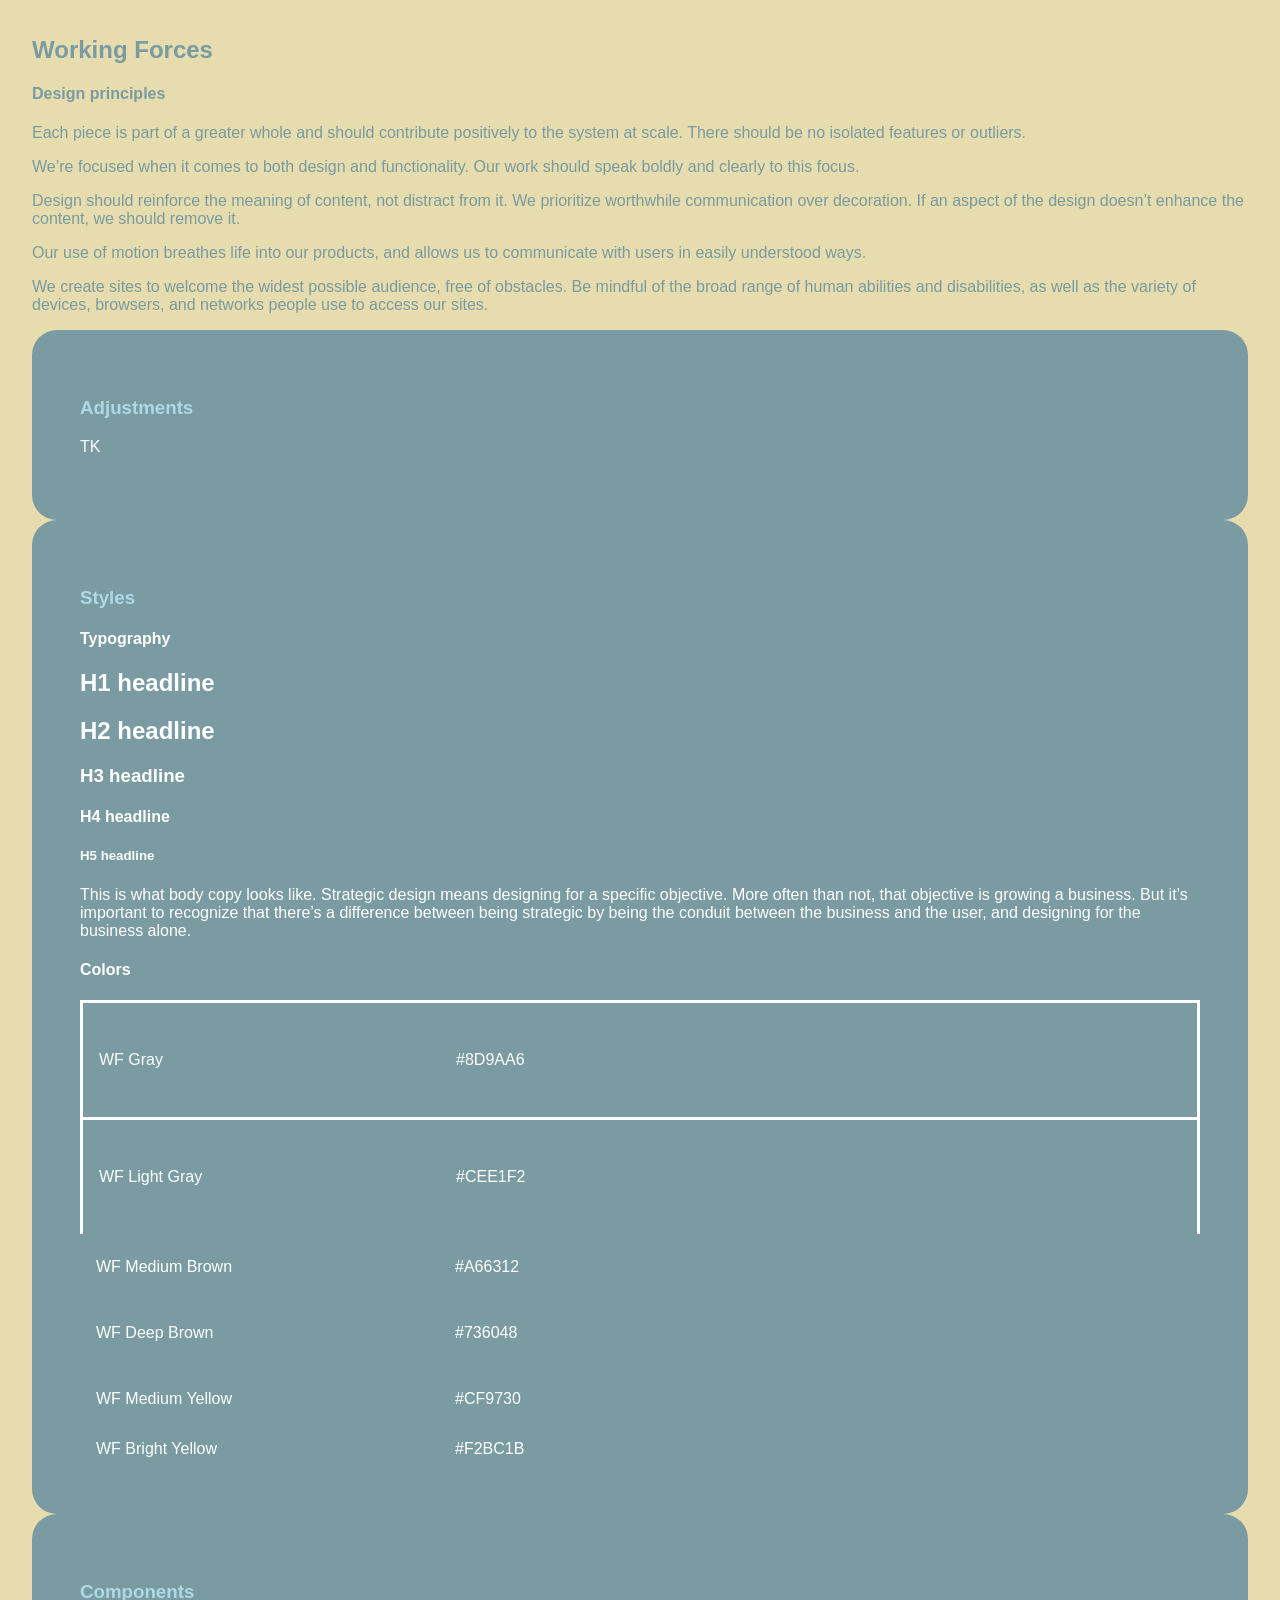
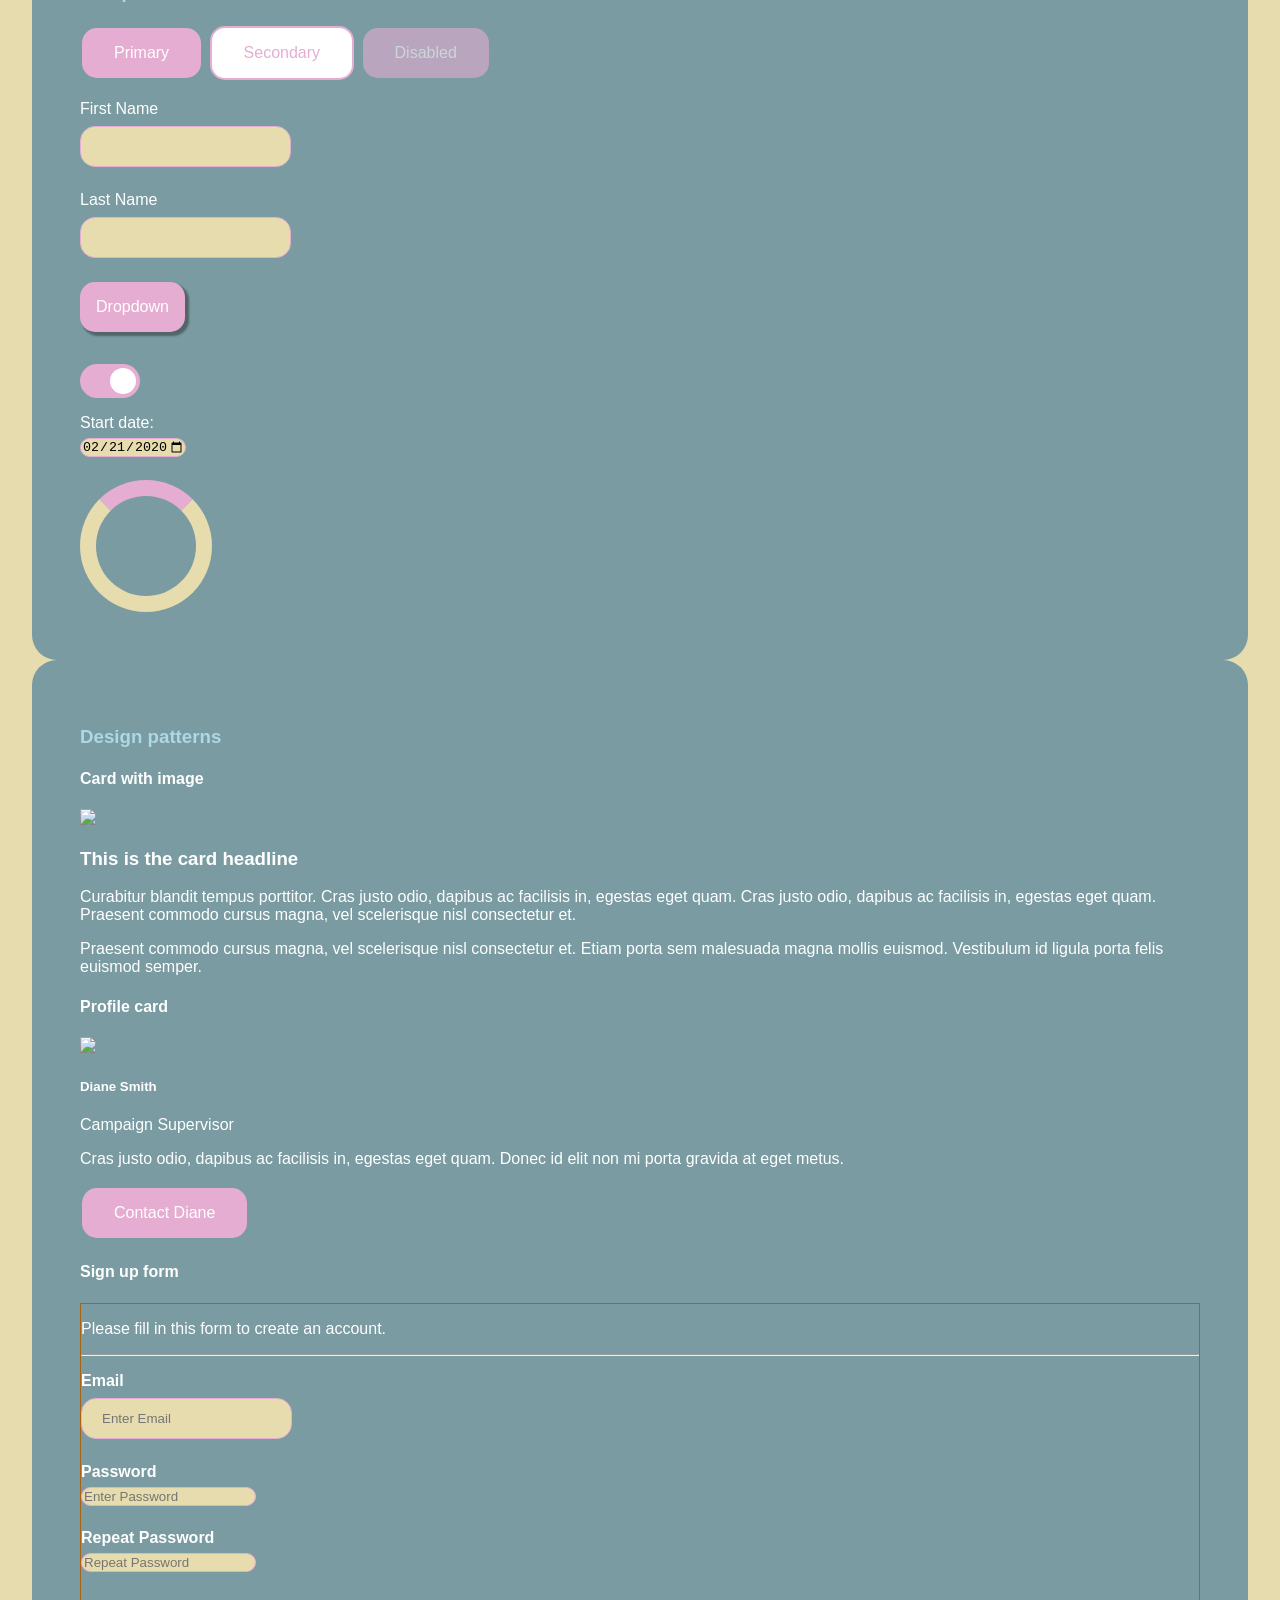
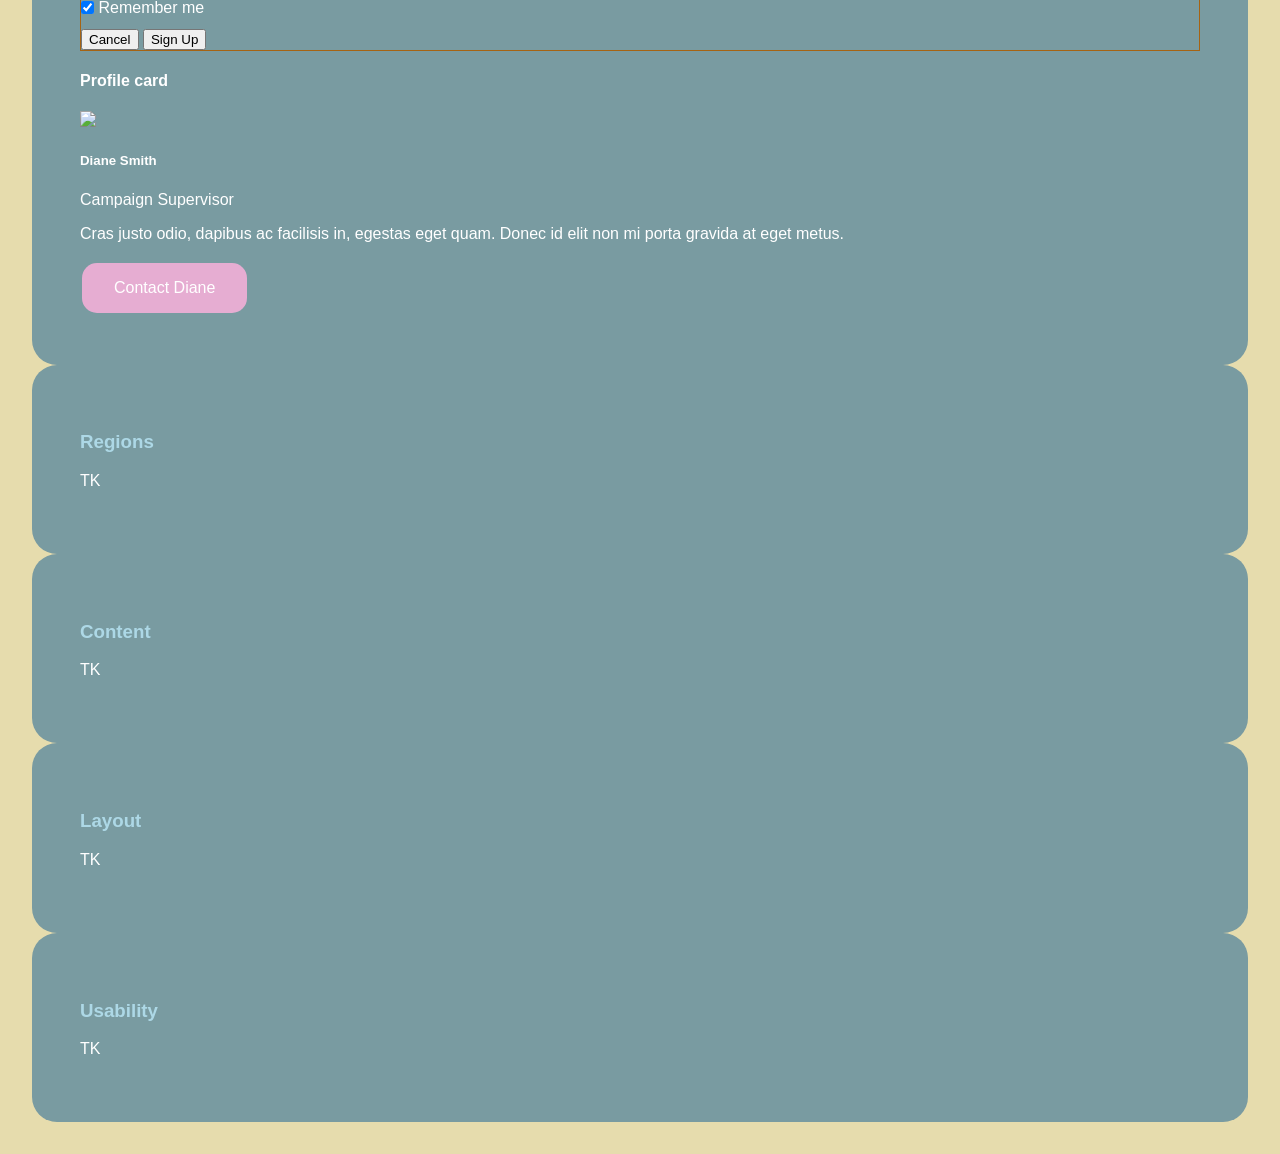
==== design system example/index.html @ 5b2e16fe "variable fonts added" ====
<!DOCTYPE html>
<html>
  <head>
    <meta charset="utf-8">
    <title>Mike Bowser | Design Sysstem</title>
    <link href="../../css/reset.css" rel="stylesheet" type="text/css">
    <link href="../../css/design-system.css" rel="stylesheet" type="text/css">
  </head>
  <body>

  <main>
	<div id="ds-container">
		<div id="left-sidebar"><h2>Working Forces</h2>
      <h4>Design principles</h4>
      <p>Each piece is part of a greater whole and should contribute positively to the system at scale. There should be no isolated features or outliers.</p>
      <p>We’re focused when it comes to both design and functionality. Our work should speak boldly and clearly to this focus.</p>
      <p>Design should reinforce the meaning of content, not distract from it. We prioritize worthwhile communication over decoration. If an aspect of the design doesn’t enhance the content, we should remove it.</p>
      <p>Our use of motion breathes life into our products, and allows us to communicate with users in easily understood ways.</p>
      <p>We create sites to welcome the widest possible audience, free of obstacles. Be mindful of the broad range of human abilities and disabilities, as well as the variety of devices, browsers, and networks people use to access our sites.</p></div>
		<div id="main-content">
      <section>
        <h3 class="section-label">Adjustments</h3>
        <p>TK</p>
      </section>
      <section>
        <h3 class="section-label">Styles</h3>
        <h4 class="section-break">Typography</h4>
        <h1>H1 headline</h1>
        <h2>H2 headline</h2>
        <h3>H3 headline</h3>
        <h4>H4 headline</h4>
        <h5>H5 headline</h5>
        <p>This is what body copy looks like. Strategic design means designing for a specific objective. More often than not, that objective is growing a business. But it’s important to recognize that there’s a difference between being strategic by being the conduit between the business and the user, and designing for the business alone.</p>

        <h4 class="section-break">Colors</h4>
        <div class="primary-hue color-gray"><div>WF Gray</div><div>#8D9AA6<br></div></div>
        <div class="primary-hue color-light-gray"><div>WF Light Gray</div><div>#CEE1F2<br></div></div>
        <div class="secondary-hue color-medium-brown"><div>WF Medium Brown</div><div>#A66312<br></div></div>
        <div class="secondary-hue color-deep-brown"><div>WF Deep Brown</div><div>#736048<br></div></div>
        <div class="secondary-hue color-medium-yellow"><div>WF Medium Yellow</div><div>#CF9730<br></div></div>
        <div class="accent-hue color-bright-yellow"><div>WF Bright Yellow</div><div>#F2BC1B<br></div></div>
      </section>
      <section>
        <h3 class="section-label">Components</h3>
        <div class="component-group">
          <article class="cg-1">
            <button class="button button1">Primary</button>
            <button class="button button2">Secondary</button>
            <button class="button button3">Disabled</button>
        </article>
        <article class="cg-2">
          <form>
          <label for="fname">First Name</label>
          <input type="text" id="fname" name="fname">
          <label for="lname">Last Name</label>
          <input type="text" id="lname" name="lname">
          </form>
        </article>
        <article class="cg-3">
          <div class="dropdown">
          <button class="dropbtn">Dropdown</button>
           <div class="dropdown-content">
            <a href="#">Link 1</a>
            <a href="#">Link 2</a>
            <a href="#">Link 3</a>
             </div>
          </div>
        </article>
          <article class="cg-1">
            <label class="switch">
            <input type="checkbox" checked>
            <span class="slider round"></span>
            </label>
        </article>
        <article class="cg-2">
         <label for="start">Start date:</label>
          <input type="date" class="pointer" id="start" name="trip-start"
       value="2020-02-21"
       min="2018-01-01" max="2020-11-07">
        </article>
        <article class="cg-3">
          <div class="loader"></div>
          </article>
      </section>
       <section>
        <h3 class="section-label">Design patterns</h3>
        <div class="design-patterns-group">
            <article>
              <h4>Card with image</h4>
              <div class="card-image">
                <img src="../../images/symbiotic-seeing-2.jpg" />
                <h3>This is the card headline</h3>
                <p>Curabitur blandit tempus porttitor. Cras justo odio, dapibus ac facilisis in, egestas eget quam. Cras justo odio, dapibus ac facilisis in, egestas eget quam. Praesent commodo cursus magna, vel scelerisque nisl consectetur et.</p>

<p>Praesent commodo cursus magna, vel scelerisque nisl consectetur et. Etiam porta sem malesuada magna mollis euismod. Vestibulum id ligula porta felis euismod semper.</p>
              </div>
            </article>
            <article>
              <h4>Profile card</h4>
              <div class="profile-card">
                <img src="../../images/profile-pic.jpg" />
                <h5 class="profile-name text-white">Diane Smith</h5>
                <p class="title text-white">Campaign Supervisor</p>
                <p class="text-white">Cras justo odio, dapibus ac facilisis in, egestas eget quam. Donec id elit non mi porta gravida at eget metus.</p>
                <button class="button button1">Contact Diane</button>

              </div>
            </article>
            <article>
              <h4>Sign up form</h4>
              <form action="/action_page.php" style="border:1px solid #A66312">
  <div class="sign-up-container">
    <p>Please fill in this form to create an account.</p>
    <hr>

    <label for="email"><b>Email</b></label>
    <input type="text" placeholder="Enter Email" name="email" required>

    <label for="psw"><b>Password</b></label>
    <input type="password" placeholder="Enter Password" name="psw" required>

    <label for="psw-repeat"><b>Repeat Password</b></label>
    <input type="password" placeholder="Repeat Password" name="psw-repeat" required>
    
    <label>
      <input type="checkbox" checked="checked" name="remember" style="margin-bottom:15px"> Remember me
    </label>

    <div class="clearfix">
      <button type="button" class="cancelbtn">Cancel</button>
      <button type="submit" class="signupbtn">Sign Up</button>
    </div>
  </div>
</form>
            </article>
             <article>
              <h4>Profile card</h4>
              <div class="profile-card">
                <img src="../../images/profile-pic.jpg" />
                <h5 class="profile-name text-white">Diane Smith</h5>
                <p class="title text-white">Campaign Supervisor</p>
                <p class="text-white">Cras justo odio, dapibus ac facilisis in, egestas eget quam. Donec id elit non mi porta gravida at eget metus.</p>
                <button class="button button1">Contact Diane</button>

              </div>
            </article>
        </div>
      </section>
       <section>
        <h3 class="section-label">Regions</h3>
        <p>TK</p>
      </section>
       <section>
        <h3 class="section-label">Content</h3>
        <p>TK</p>
      </section>
       <section>
        <h3 class="section-label">Layout</h3>
        <p>TK</p>
      </section>
      <section>
        <h3 class="section-label">Usability</h3>
        <p>TK</p>
      </section>
    </div>
	</div>
  </main>





  </body>
</html>
---- css/design-system.css ----
body, html {
	font-family: 'Fugaz One', sans-serif;
	color: #799ba1;
	margin: 1em;
	background-color: #e6dcad;
}

p {
	font-family: 'Source Sans Pro', sans-serif;
}

section {  
	background:#799ba1;  
	color: white; 
	padding:3em; 
	border-radius: 25px;
}

.grid-container {
	display: grid;
	grid-template-columns: 1fr 1fr;
	grid-auto-rows:min-content;
	grid-gap: 2em;
	background-color: white;
	padding: 1em;
	border-radius: 25px;
}

.section-label {
	color: #add8e6;
}

#system-title {
	grid-column: 1;
	grid-row: 1;
}

#title {
	font-size: 16rem;
	text-decoration: underline #a17993;
}

#principles {
	font-size: 2rem;
	color: #a17993;
}

.design-principles {
	grid-column: 2;
	grid-row: 1;
	padding: 3em;
}

.styles {
	grid-column: 1;
	grid-row: 2;
}

.components {
	grid-column: 2;
	grid-row: 2;
}

.design-patterns-group {
  grid-column: 1;
  grid-row:3;
}

.regions {
	grid-column: 2;
	grid-row: 3;
}

.content {
	grid-column: 1;
	grid-row: 4;
}

.layout {
	grid-column: 2;
	grid-row: 4;
}

.usability {
	grid-column: 1;
	grid-row: 5;
}

.color-slate {
    background-color: #789ba1;
  }
    .color-camel {
    background-color: #e6dcad;
  }
    .color-ash-mauve {
    background-color: #a17993;
  }
    .color-light-blue {
    background-color: #add8e6;
  }
    .color-pink {
    background-color: #e6add2;
  }


.primary-hue {
  display: flex;
  padding:3rem 1rem;
  color:#ffffff;
  font-family:'Source Sans Pro', sans-serif;
  border-top: solid white;
  border-right: solid white;
  border-left: solid white;
}

.primary-hue > div {
  width:33%;
}

.secondary-hue {
  display: flex;
  padding:1.5rem 1rem;
  color:#ffffff;
  font-family: 'Source Sans Pro', sans-serif;
}

.secondary-hue > div {
  width:33%;
}

.neutral-hue {
  display: flex;
  padding:1.5rem 1rem;
  color:#ffffff;
  font-family: 'Source Sans Pro', sans-serif;
}

.neutral-hue > div {
  width:33%;
}

.accent-hue {
  display: flex;
  padding:.5rem 1rem;
  color:#ffffff;
  font-family: 'Source Sans Pro', sans-serif;
}

.accent-hue > div {
  width:33%;
}

.button {
  background-color: #e6add2; 
  border: none;
  color: white;
  padding: 16px 32px;
  text-align: center;
  text-decoration: none;
  display: inline-block;
  font-family: 'Source Sans Pro', sans-serif;
  font-size: 16px;
  margin: 4px 2px;
  transition-duration: 0.4s;
  cursor: pointer;
  border-radius: 15px;
}

.button1 {
  background-color: ##e6add2; 
  color: white; 
}

.button1:hover {
  background-color: #e6add2;
  color: white;
}

.button2 {
  background-color: white; 
  color: #e6add2; 
  border: 2px solid #e6add2;
}

.button2:hover {
  background-color: white; 
  color: #a17993; 
  border: 2px solid #a17993;
}

.button3 {
  background-color: #e6add2; 
  color: white; 
  opacity: 0.6;
  cursor: not-allowed;
}

.button3:hover {
  background-color: #a17993; 
  color: white; 
  opacity: 0.6;
  cursor: not-allowed;
}

input[type=text] {
  padding: 12px 20px;
  margin: 8px 0;
  box-sizing: border-box;
  border: 1px solid #e6add2;
  border-radius: 15px;
  color: white; 
  background-color: #e6dcad;

}

.dropbtn {
  background-color: #e6add2; 
  box-shadow: 3px 3px 2px 1px rgba(22, 22, 22, .4);
  color: white;
  padding: 16px;
  font-size: 16px;
  font-family: 'Source Sans Pro', sans-serif;
  border: none;
  border-radius: 15px;
  cursor: pointer;
  margin-bottom: 1em;
  margin-top: 1em;
}

.dropdown {
  position: relative;
  display: inline-block;
}

.dropdown-content {
  display: none;
  position: absolute;
  background-color: #e6add2;
  min-width: 160px;
  box-shadow: 0px 8px 16px 0px rgba(0,0,0,0.2);
  z-index: 1;
}

.dropdown-content a {
  color: white;
  padding: 12px 16px;
  text-decoration: none;
  display: block;
}

.dropdown-content a:hover {background-color: #a17993}

.dropdown:hover .dropdown-content {
  display: block;
}

.dropdown:hover .dropbtn {
  background-color: #a17993;
}

.switch {
  position: relative;
  display: inline-block;
  width: 60px;
  height: 34px;
}

.switch input { 
  opacity: 0;
  width: 0;
  height: 0;
}

.slider {
  position: absolute;
  cursor: pointer;
  top: 0;
  left: 0;
  right: 0;
  bottom: 0;
  background-color: #e6dcad;
  -webkit-transition: .4s;
  transition: .4s;
}

.slider:before {
  position: absolute;
  content: "";
  height: 26px;
  width: 26px;
  left: 4px;
  bottom: 4px;
  background-color: white;
  -webkit-transition: .4s;
  transition: .4s;
}

input:checked + .slider {
  background-color: #e6add2;
}

input:focus + .slider {
  box-shadow: 0 0 1px #e6add2;
}

input:checked + .slider:before {
  -webkit-transform: translateX(26px);
  -ms-transform: translateX(26px);
  transform: translateX(26px);
}

.slider.round {
  border-radius: 34px;
}

.slider.round:before {
  border-radius: 50%;
}


/* -- date picker -- */


label {
    display: block;
    font: 1rem 'Source Sans Pro', sans-serif;
    margin-top: 1em;
}

input {
    margin: .4rem 0;
    border: 1px solid #e6add2;
    border-radius: 15px;
    background-color: #e6dcad;
}

.pointer{
  cursor: pointer;
}

/* -- loader -- */


.loader {
  border: 16px solid #e6dcad;
  border-radius: 50%;
  border-top: 16px solid #e6add2;
  width: 100px;
  height: 100px;
  -webkit-animation: spin 2s linear infinite; /* Safari */
  animation: spin 2s linear infinite;
  margin-top: 1em;
}

/* Safari */
@-webkit-keyframes spin {
  0% { -webkit-transform: rotate(0deg); }
  100% { -webkit-transform: rotate(360deg); }
}

@keyframes spin {
  0% { transform: rotate(0deg); }
  100% { transform: rotate(360deg); }
}


img {
  width:100%;
}
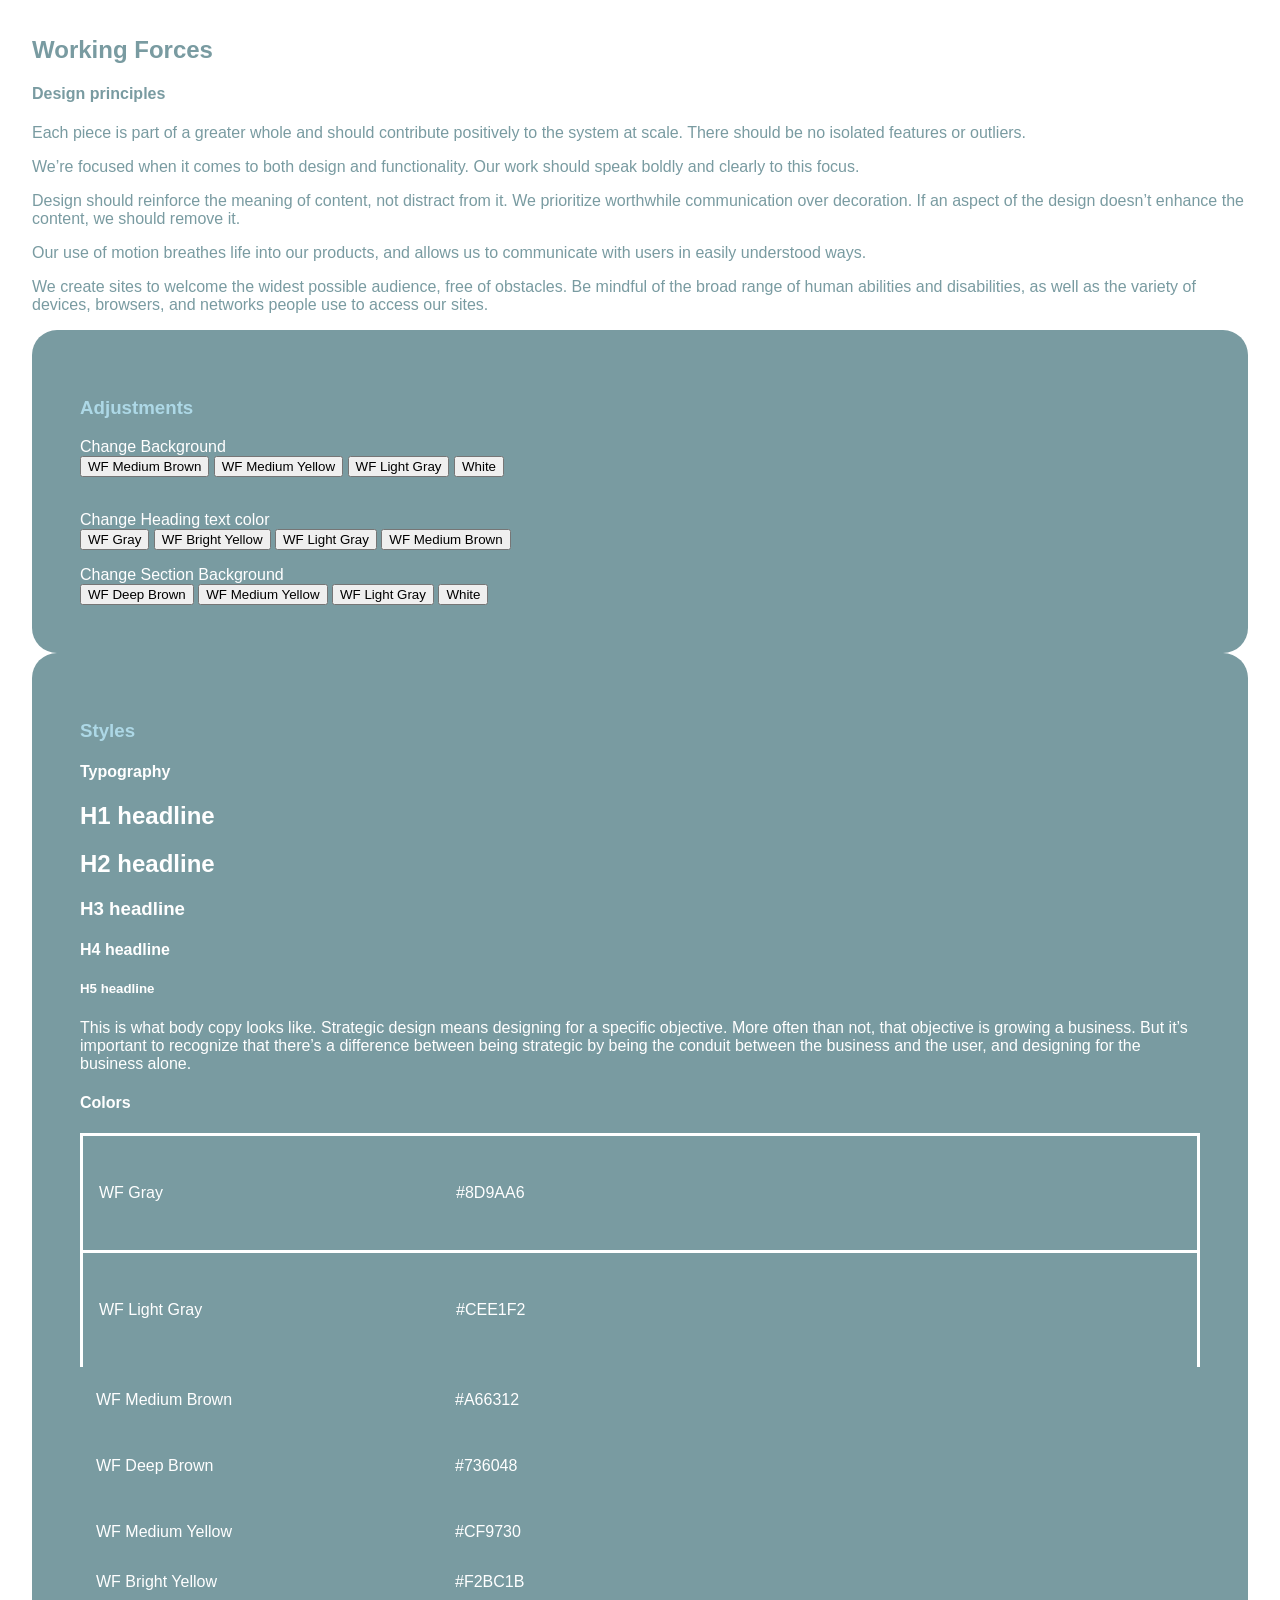
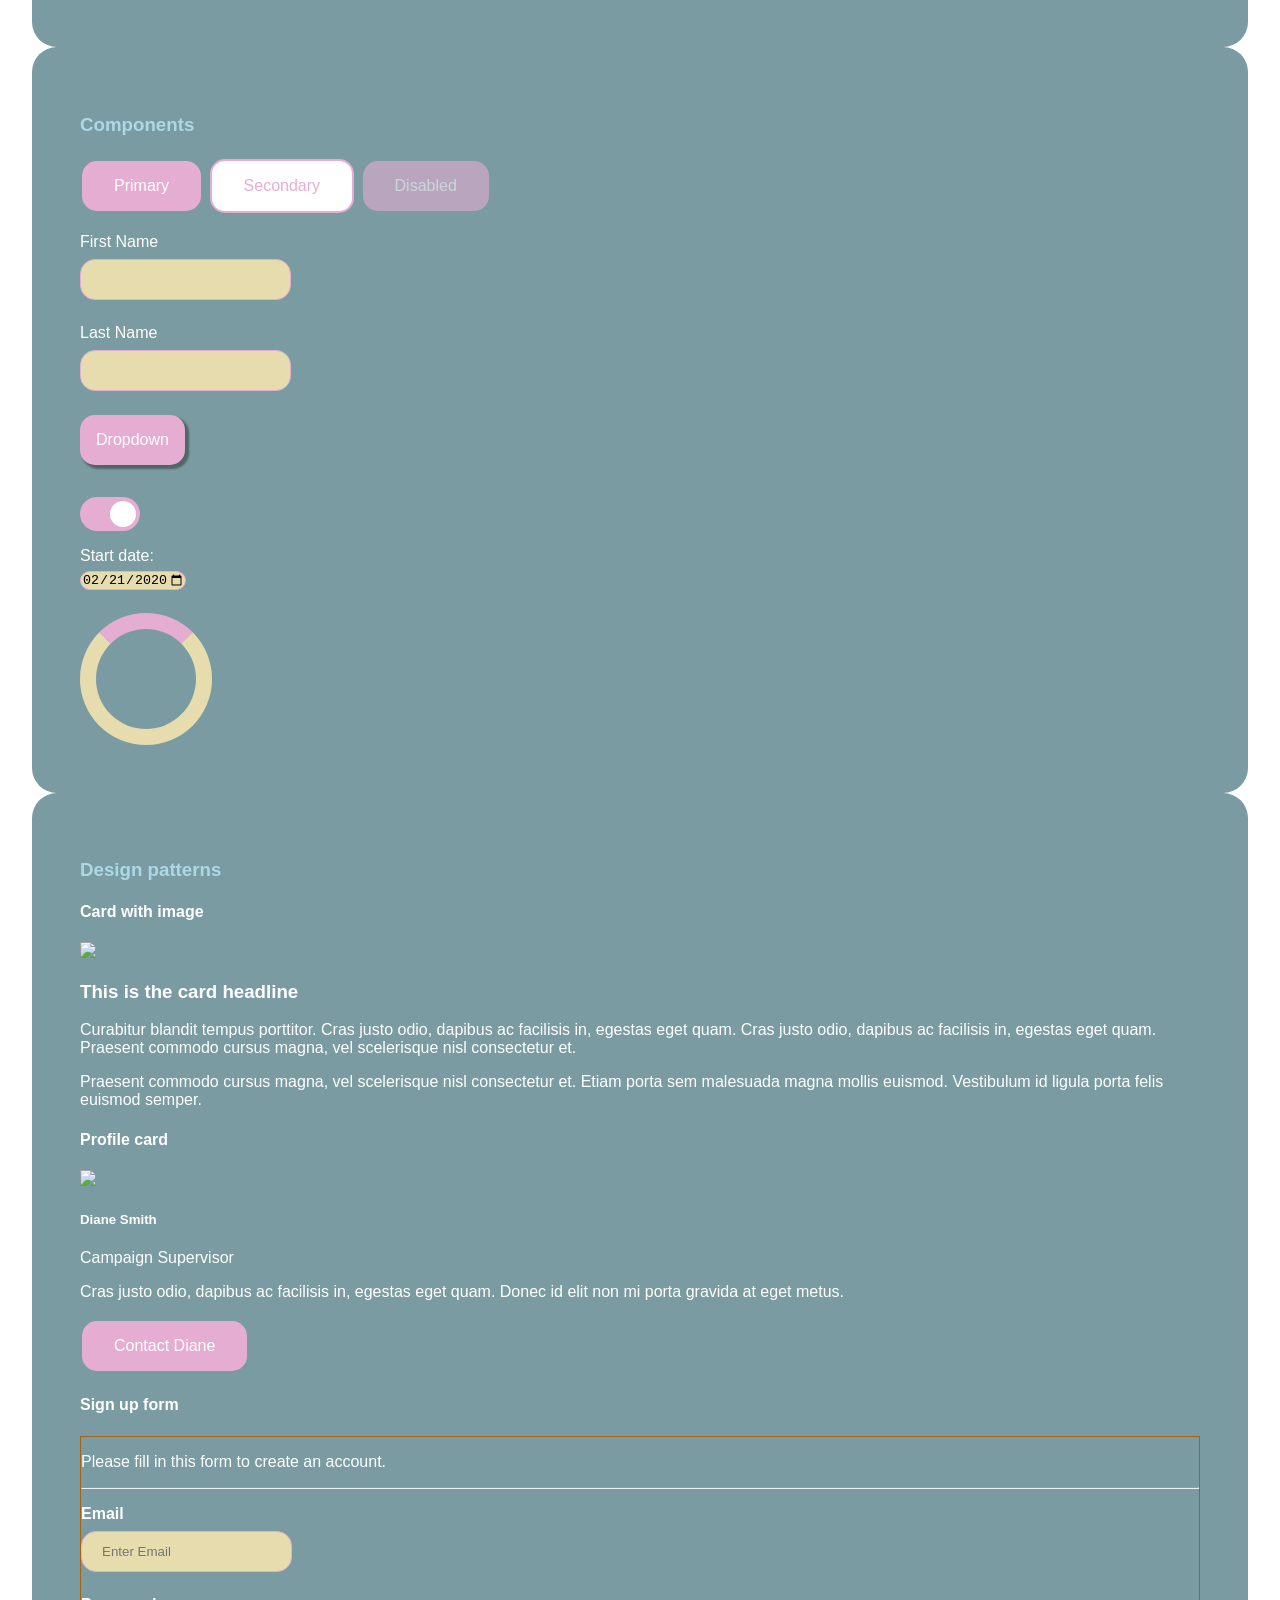
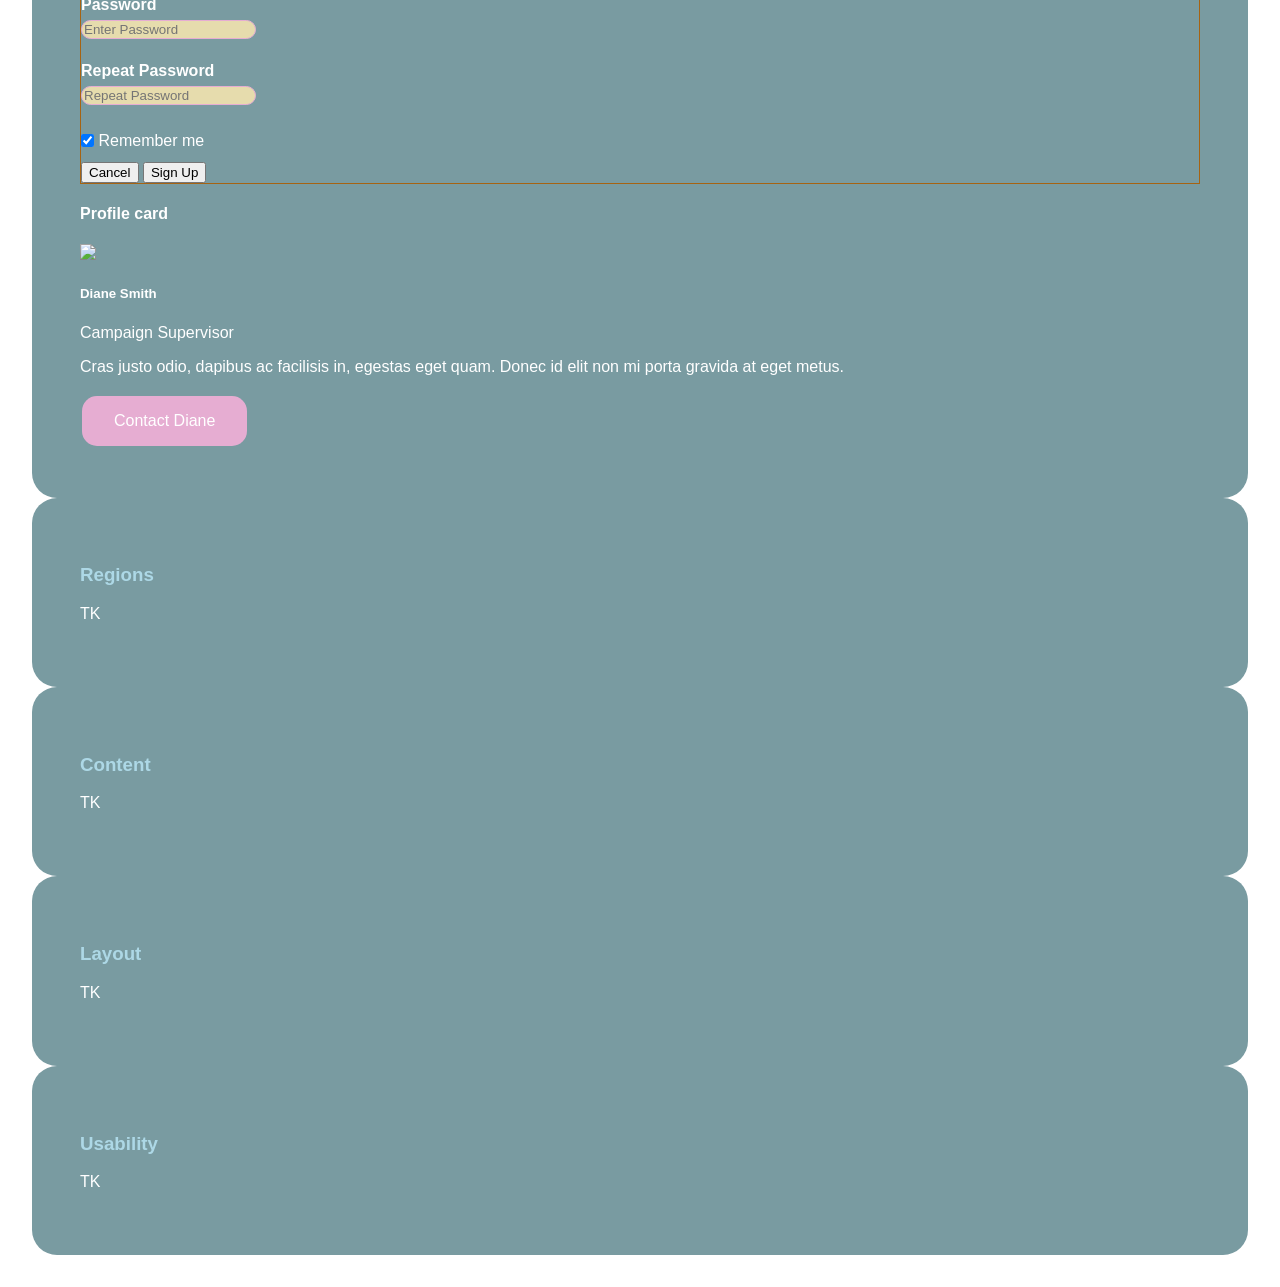
==== commit 45012d86: "week 11 edited" ====
--- a/design system example/index.html
+++ b/design system example/index.html
@@ -18,18 +18,42 @@
       <p>Our use of motion breathes life into our products, and allows us to communicate with users in easily understood ways.</p>
       <p>We create sites to welcome the widest possible audience, free of obstacles. Be mindful of the broad range of human abilities and disabilities, as well as the variety of devices, browsers, and networks people use to access our sites.</p></div>
 		<div id="main-content">
-      <section>
+      <section >
         <h3 class="section-label">Adjustments</h3>
-        <p>TK</p>
+        <div>
+        <label>Change Background</label>
+        <button type="button" onclick="changeBodyBg('#A66312');">WF Medium Brown</button>
+        <button type="button" onclick="changeBodyBg('#CF9730');">WF Medium Yellow</button>
+        <button type="button" onclick="changeBodyBg('#E6ECF2');">WF Light Gray</button>
+        <button type="button" onclick="changeBodyBg('#FFF');">White</button>
+
+    </div>
+    <br>
+    <div>
+        <label>Change Heading text color</label>
+        <button type="button" onclick="changeHeaderColor('#434E59');">WF Gray</button>
+        <button type="button" onclick="changeHeaderColor('#F2BC1B');">WF Bright Yellow</button>
+        <button type="button" onclick="changeHeaderColor('#E6ECF2');">WF Light Gray</button>
+        <button type="button" onclick="changeHeaderColor('#A66312');">WF Medium Brown</button>
+
+    </div>
+      <div>
+        <label>Change Section Background</label>
+        <button type="button" onclick="changeSectionBG('#736048');">WF Deep Brown</button>
+        <button type="button" onclick="changeSectionBG('#CF9730');">WF Medium Yellow</button>
+        <button type="button" onclick="changeSectionBG('#E6ECF2');">WF Light Gray</button>
+        <button type="button" onclick="changeSectionBG('#fff');">White</button>
+
+    </div>
       </section>
-      <section>
+      <section id="section">
         <h3 class="section-label">Styles</h3>
         <h4 class="section-break">Typography</h4>
-        <h1>H1 headline</h1>
-        <h2>H2 headline</h2>
-        <h3>H3 headline</h3>
-        <h4>H4 headline</h4>
-        <h5>H5 headline</h5>
+        <h1 class="header">H1 headline</h1>
+        <h2 class="header">H2 headline</h2>
+        <h3 class="header">H3 headline</h3>
+        <h4 class="header">H4 headline</h4>
+        <h5 class="header">H5 headline</h5>
         <p>This is what body copy looks like. Strategic design means designing for a specific objective. More often than not, that objective is growing a business. But it’s important to recognize that there’s a difference between being strategic by being the conduit between the business and the user, and designing for the business alone.</p>
 
         <h4 class="section-break">Colors</h4>
@@ -166,9 +190,9 @@
 	</div>
   </main>
 
+  </body>
+
+    <script type="text/javascript" src="../../js/javascript.js"></script>
 
 
-
-
-  </body>
 </html>
--- a/css/design-system.css
+++ b/css/design-system.css
@@ -1,8 +1,17 @@
+:root {
+  --ds-slate:#789ba1;
+  --ds-camel:#e6dcad;
+  --ds-ashmauve:#a17993;
+  --ds-lightblue:#add8e6;
+  --ds-pink:#e6add2;
+}
+
+
+
 body, html {
 	font-family: 'Fugaz One', sans-serif;
 	color: #799ba1;
 	margin: 1em;
-	background-color: #e6dcad;
 }
 
 p {
@@ -21,9 +30,9 @@
 	grid-template-columns: 1fr 1fr;
 	grid-auto-rows:min-content;
 	grid-gap: 2em;
-	background-color: white;
 	padding: 1em;
 	border-radius: 25px;
+  border: solid 10px #e6dcad;
 }
 
 .section-label {
@@ -51,39 +60,44 @@
 	padding: 3em;
 }
 
+#adjustments {
+  grid-column: 1 / span 2;
+  grid-row: 2;
+}
+
 .styles {
 	grid-column: 1;
-	grid-row: 2;
+	grid-row: 3;
 }
 
 .components {
 	grid-column: 2;
-	grid-row: 2;
+	grid-row: 3;
 }
 
 .design-patterns-group {
   grid-column: 1;
-  grid-row:3;
+  grid-row:4;
 }
 
 .regions {
 	grid-column: 2;
-	grid-row: 3;
+	grid-row: 4;
 }
 
 .content {
 	grid-column: 1;
-	grid-row: 4;
+	grid-row: 5;
 }
 
 .layout {
 	grid-column: 2;
-	grid-row: 4;
+	grid-row: 5;
 }
 
 .usability {
 	grid-column: 1;
-	grid-row: 5;
+	grid-row: 6;
 }
 
 .color-slate {
@@ -167,7 +181,7 @@
 }
 
 .button1 {
-  background-color: ##e6add2; 
+  background-color: #e6add2; 
   color: white; 
 }
 
